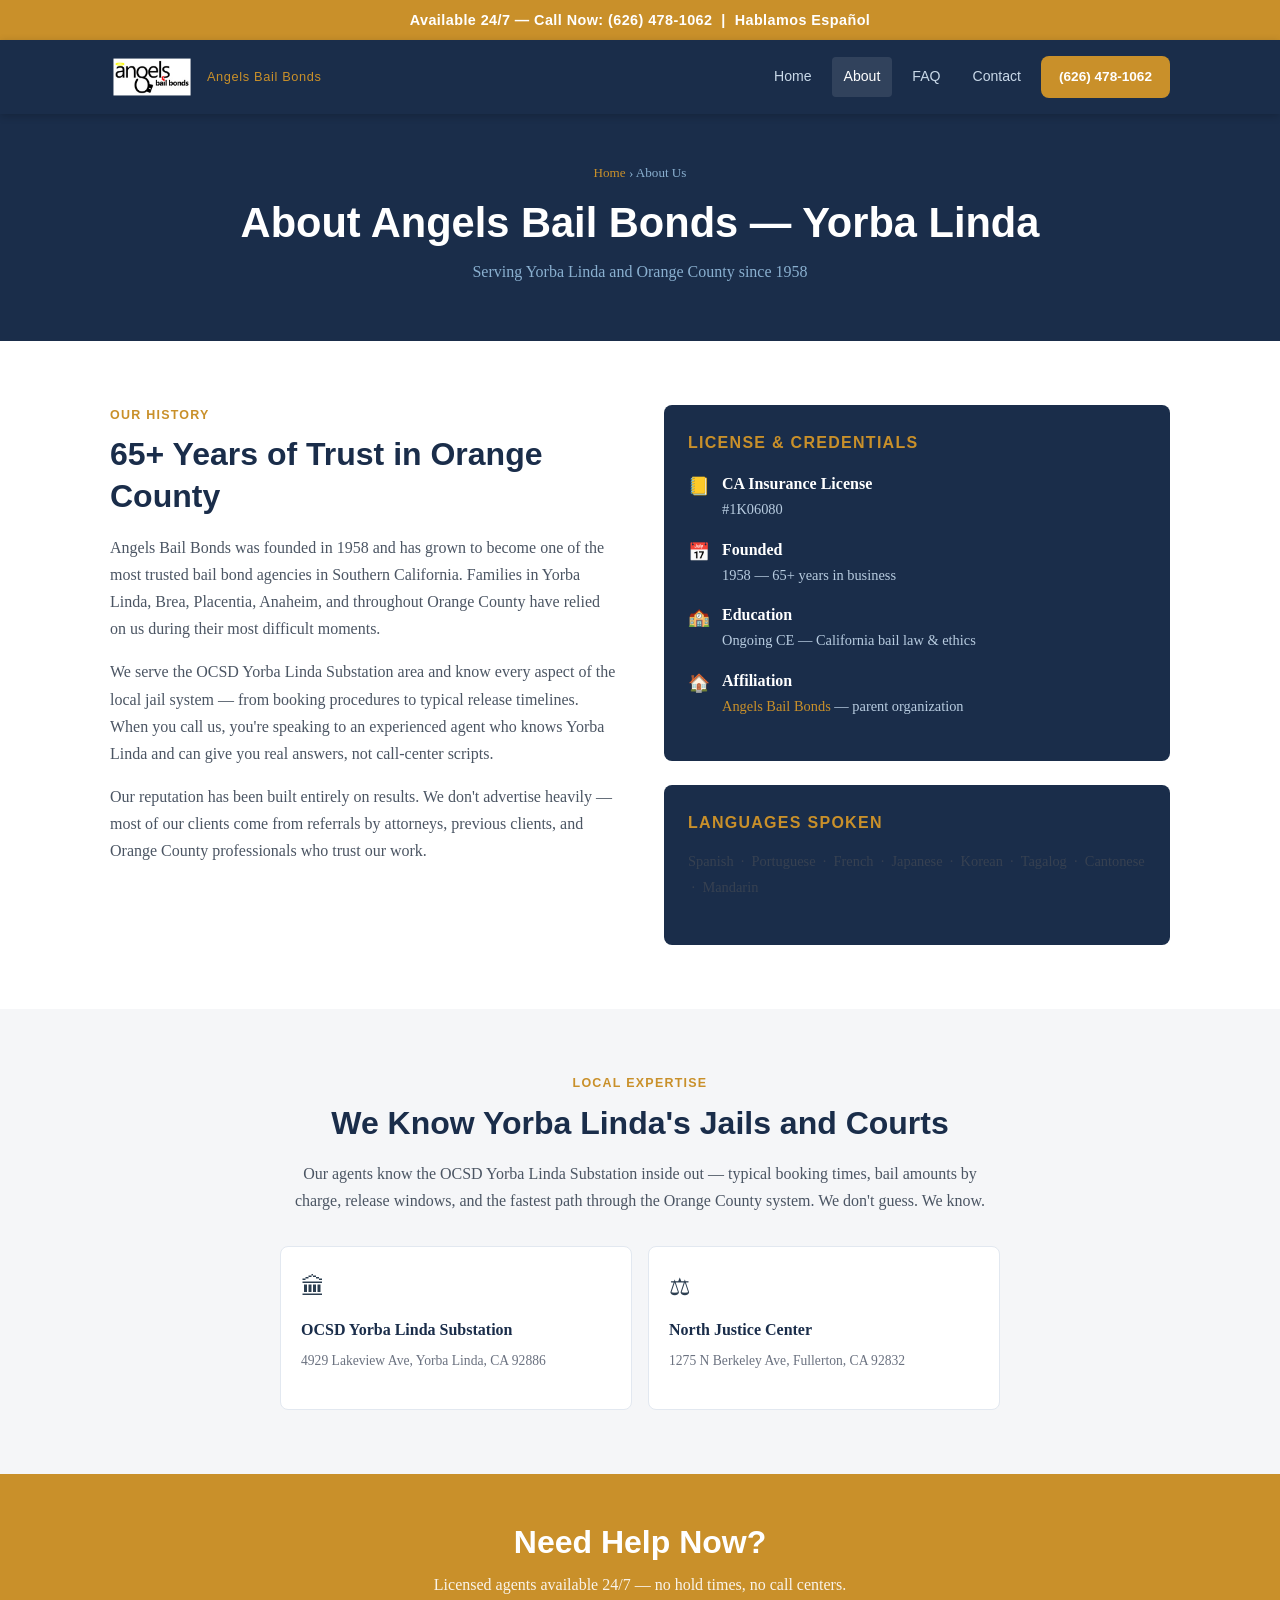
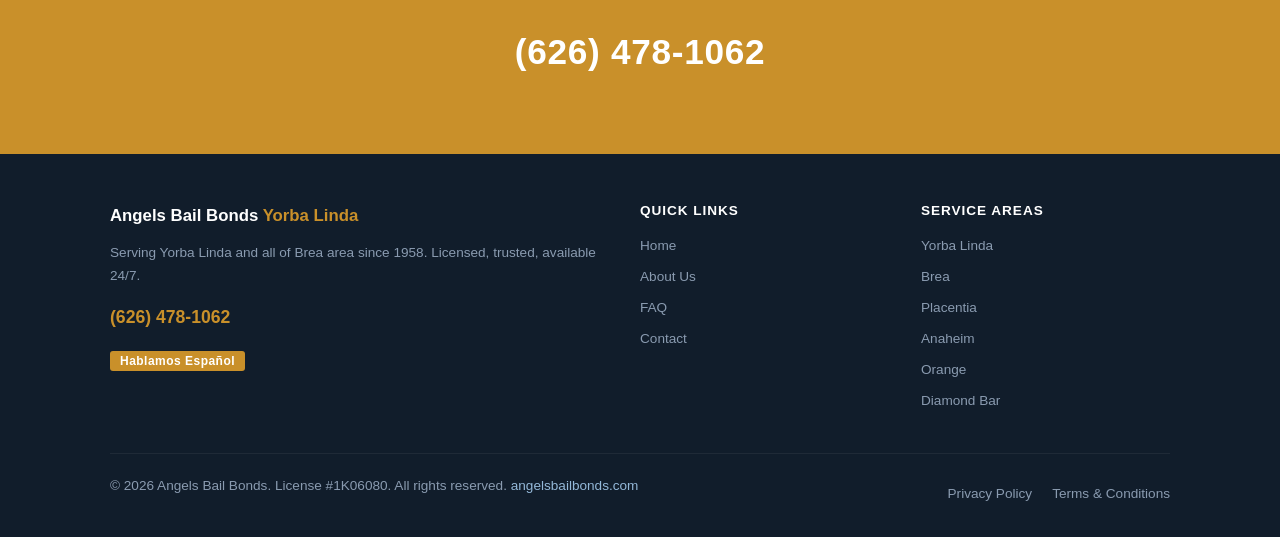
==== about.html @ 66644fff "Initial commit — yorbalindabailbonds bail bond site" ====
<!DOCTYPE html>
<html lang="en">
<head>
  <meta charset="UTF-8">
  <meta name="viewport" content="width=device-width, initial-scale=1.0">
  <title>About Angels Bail Bonds Yorba Linda — Licensed Since 1958</title>
  <meta name="description" content="Angels Bail Bonds has served Yorba Linda and Orange County since 1958. Licensed bail bond agency — #1K06080. Family-owned, attorney-recommended. Call (626) 478-1062.">
  <link rel="canonical" href="https://yorbalindabailbonds.com/about.html">
  <link rel="icon" href="images/favicon.ico">
  <link rel="stylesheet" href="css/styles.css">
</head>
<body>
  <div class="topbar">
    Available 24/7 — Call Now: <a href="tel:6264781062">(626) 478-1062</a> &nbsp;|&nbsp; Hablamos Español
  </div>
  <header class="site-header">
    <div class="container header-inner">
      <a href="index.html" class="logo">
        <img src="images/cropped-ABB-logo.png" alt="Angels Bail Bonds" style="height:40px;width:auto;vertical-align:middle;margin-right:8px">
        <span style="display:inline-block;vertical-align:middle">Angels Bail Bonds<span style="display:block;font-size:.75rem;font-weight:400;color:#94b8d8;letter-spacing:.05em"></span></span>
      </a>
      <nav>
        <a href="index.html">Home</a>
        <a href="about.html" class="active">About</a>
        <a href="faq.html">FAQ</a>
        <a href="contact.html">Contact</a>
        <a href="tel:6264781062" class="btn btn--gold" style="padding:9px 18px;font-size:.85rem;">(626) 478-1062</a>
      </nav>
      <div class="hamburger" aria-label="Menu"><span></span><span></span><span></span></div>
    </div>
    <div class="mobile-nav">
      <a href="index.html">Home</a>
      <a href="about.html">About Us</a>
      <a href="faq.html">FAQ</a>
      <a href="contact.html">Contact</a>
      <a href="tel:6264781062" style="color:#c9902a;font-weight:700;">(626) 478-1062</a>
    </div>
  </header>

  <div class="page-hero">
    <div class="container">
      <div class="breadcrumb"><a href="index.html">Home</a> &rsaquo; About Us</div>
      <h1>About Angels Bail Bonds — Yorba Linda</h1>
      <p>Serving Yorba Linda and Orange County since 1958</p>
    </div>
  </div>

  <section class="section">
    <div class="container">
      <div style="display:grid;grid-template-columns:1fr 1fr;gap:48px;align-items:start">
        <div>
          <p class="section-label">Our History</p>
          <h2 class="text-navy">65+ Years of Trust in Orange County</h2>
          <p style="margin-top:16px;color:#4b5563">Angels Bail Bonds was founded in 1958 and has grown to become one of the most trusted bail bond agencies in Southern California. Families in Yorba Linda, Brea, Placentia, Anaheim, and throughout Orange County have relied on us during their most difficult moments.</p>
          <p style="margin-top:12px;color:#4b5563">We serve the OCSD Yorba Linda Substation area and know every aspect of the local jail system — from booking procedures to typical release timelines. When you call us, you're speaking to an experienced agent who knows Yorba Linda and can give you real answers, not call-center scripts.</p>
          <p style="margin-top:12px;color:#4b5563">Our reputation has been built entirely on results. We don't advertise heavily — most of our clients come from referrals by attorneys, previous clients, and Orange County professionals who trust our work.</p>
        </div>
        <div>
          <div class="info-box" style="margin-bottom:24px">
            <h3>License &amp; Credentials</h3>
            <div class="info-row"><div class="info-row-icon">&#128210;</div><div><strong>CA Insurance License</strong><p>#1K06080</p></div></div>
            <div class="info-row"><div class="info-row-icon">&#128197;</div><div><strong>Founded</strong><p>1958 — 65+ years in business</p></div></div>
            <div class="info-row"><div class="info-row-icon">&#127979;</div><div><strong>Education</strong><p>Ongoing CE — California bail law &amp; ethics</p></div></div>
            <div class="info-row"><div class="info-row-icon">&#127968;</div><div><strong>Affiliation</strong><p><a href="https://www.angelsbailbonds.com" style="color:#c9902a">Angels Bail Bonds</a> — parent organization</p></div></div>
          </div>
          <div class="info-box">
            <h3>Languages Spoken</h3>
            <p style="font-size:.9rem;color:#374151;line-height:1.8">Spanish &nbsp;·&nbsp; Portuguese &nbsp;·&nbsp; French &nbsp;·&nbsp; Japanese &nbsp;·&nbsp; Korean &nbsp;·&nbsp; Tagalog &nbsp;·&nbsp; Cantonese &nbsp;·&nbsp; Mandarin</p>
          </div>
        </div>
      </div>
    </div>
  </section>

  <section class="section section--gray">
    <div class="container" style="max-width:760px">
      <p class="section-label text-center">Local Expertise</p>
      <h2 class="text-center text-navy">We Know Yorba Linda's Jails and Courts</h2>
      <p style="margin-top:16px;text-align:center;color:#4b5563">Our agents know the OCSD Yorba Linda Substation inside out — typical booking times, bail amounts by charge, release windows, and the fastest path through the Orange County system. We don't guess. We know.</p>
      <div style="display:grid;grid-template-columns:1fr 1fr;gap:16px;margin-top:32px">
        <div style="background:#fff;border:1px solid var(--border);border-radius:8px;padding:20px">
          <div style="font-size:1.5rem;margin-bottom:8px">&#127963;</div>
          <strong class="text-navy">OCSD Yorba Linda Substation</strong>
          <p style="font-size:.85rem;color:#6b7280;margin-top:6px">4929 Lakeview Ave, Yorba Linda, CA 92886</p>
        </div>
        <div style="background:#fff;border:1px solid var(--border);border-radius:8px;padding:20px">
          <div style="font-size:1.5rem;margin-bottom:8px">&#9878;</div>
          <strong class="text-navy">North Justice Center</strong>
          <p style="font-size:.85rem;color:#6b7280;margin-top:6px">1275 N Berkeley Ave, Fullerton, CA 92832</p>
        </div>
      </div>
    </div>
  </section>

  <div class="cta-banner">
    <div class="container">
      <h2>Need Help Now?</h2>
      <p>Licensed agents available 24/7 — no hold times, no call centers.</p>
      <a class="cta-phone" href="tel:6264781062">(626) 478-1062</a>
    </div>
  </div>

  <footer class="site-footer">
    <div class="container">
      <div class="footer-grid">
        <div>
          <div class="footer-logo">Angels Bail Bonds <span>Yorba Linda</span></div>
          <p>Serving Yorba Linda and all of Brea area since 1958. Licensed, trusted, available 24/7.</p>
          <p style="margin-top:12px"><a href="tel:6264781062" style="color:#c9902a;font-weight:700;font-family:Arial,sans-serif;font-size:1.1rem">(626) 478-1062</a></p>
          <p style="margin-top:8px"><span class="spanish-badge">Hablamos Español</span></p>
        </div>
        <div class="footer-col">
          <h4>Quick Links</h4>
          <ul>
            <li><a href="index.html">Home</a></li>
            <li><a href="about.html">About Us</a></li>
            <li><a href="faq.html">FAQ</a></li>
            <li><a href="contact.html">Contact</a></li>
          </ul>
        </div>
        <div class="footer-col">
          <h4>Service Areas</h4>
          <ul>
            <li><a href="#">Yorba Linda</a></li>
            <li><a href="#">Brea</a></li>
            <li><a href="#">Placentia</a></li>
            <li><a href="#">Anaheim</a></li>
            <li><a href="#">Orange</a></li>
            <li><a href="#">Diamond Bar</a></li>
          </ul>
        </div>
      </div>
      <div class="footer-bottom">
        <p>&copy; 2026 Angels Bail Bonds. License #1K06080. All rights reserved. <a href="https://www.angelsbailbonds.com" style="color:#94b8d8">angelsbailbonds.com</a></p>
        <div class="footer-links">
          <a href="privacy.html">Privacy Policy</a>
          <a href="terms.html">Terms &amp; Conditions</a>
        </div>
      </div>
    </div>
  </footer>
  <script src="js/main.js"></script>
</body>
</html>
---- css/styles.css ----
/* ── Reset & Base ─────────────────────────────────────────────────────────── */
*, *::before, *::after { box-sizing: border-box; margin: 0; padding: 0; }

:root {
  --navy:   #1a2d4a;
  --navy2:  #243859;
  --gold:   #c9902a;
  --gold2:  #e0a83a;
  --white:  #ffffff;
  --gray:   #f5f6f8;
  --text:   #2c3e50;
  --muted:  #6b7280;
  --border: #e2e8f0;
  --radius: 8px;
  --shadow: 0 2px 12px rgba(0,0,0,.10);
}

html { scroll-behavior: smooth; }
body { font-family: 'Georgia', serif; color: var(--text); line-height: 1.7; font-size: 16px; }
a { color: var(--gold); text-decoration: none; }
a:hover { color: var(--gold2); }
img { max-width: 100%; height: auto; }
ul { list-style: none; }

/* ── Typography ───────────────────────────────────────────────────────────── */
h1, h2, h3, h4 { font-family: 'Arial', sans-serif; line-height: 1.3; }
h1 { font-size: clamp(1.8rem, 4vw, 2.6rem); }
h2 { font-size: clamp(1.4rem, 3vw, 2rem); }
h3 { font-size: 1.2rem; }
p  { margin-bottom: 1rem; }

/* ── Layout ───────────────────────────────────────────────────────────────── */
.container { max-width: 1100px; margin: 0 auto; padding: 0 20px; }
.section    { padding: 64px 0; }
.section--gray { background: var(--gray); }
.section--navy { background: var(--navy); color: var(--white); }

/* ── Buttons ──────────────────────────────────────────────────────────────── */
.btn {
  display: inline-block;
  padding: 14px 28px;
  border-radius: var(--radius);
  font-family: Arial, sans-serif;
  font-weight: 700;
  font-size: .95rem;
  text-align: center;
  cursor: pointer;
  transition: .2s;
  border: none;
}
.btn--gold   { background: var(--gold);  color: var(--white); }
.btn--gold:hover { background: var(--gold2); color: var(--white); }
.btn--outline { background: transparent; color: var(--white); border: 2px solid var(--white); }
.btn--outline:hover { background: var(--white); color: var(--navy); }
.btn--lg { padding: 16px 36px; font-size: 1.05rem; }

/* ── Top Bar ──────────────────────────────────────────────────────────────── */
.topbar {
  background: var(--gold);
  color: var(--white);
  text-align: center;
  padding: 8px 20px;
  font-size: .9rem;
  font-family: Arial, sans-serif;
  font-weight: 700;
  letter-spacing: .03em;
}
.topbar a { color: var(--white); }

/* ── Header / Nav ─────────────────────────────────────────────────────────── */
.site-header {
  background: var(--navy);
  padding: 16px 0;
  position: sticky;
  top: 0;
  z-index: 100;
  box-shadow: 0 2px 8px rgba(0,0,0,.2);
}
.header-inner {
  display: flex;
  align-items: center;
  justify-content: space-between;
  gap: 16px;
}
.logo {
  color: var(--white);
  font-family: Arial, sans-serif;
  font-weight: 900;
  font-size: 1.2rem;
  line-height: 1.2;
  letter-spacing: -.01em;
}
.logo span { color: var(--gold); display: block; font-size: .8rem; font-weight: 400; letter-spacing: .05em; }
nav { display: flex; align-items: center; gap: 8px; }
nav a {
  color: #c8d8e8;
  font-family: Arial, sans-serif;
  font-size: .88rem;
  padding: 8px 12px;
  border-radius: 4px;
  transition: .15s;
}
nav a:hover, nav a.active { color: var(--white); background: rgba(255,255,255,.1); }
.nav-phone {
  color: var(--gold) !important;
  font-weight: 700 !important;
  font-size: .95rem !important;
  border: 1px solid var(--gold) !important;
}
.nav-phone:hover { background: var(--gold) !important; color: var(--white) !important; }

/* Mobile hamburger */
.hamburger { display: none; flex-direction: column; gap: 5px; cursor: pointer; padding: 8px; }
.hamburger span { display: block; width: 24px; height: 2px; background: var(--white); border-radius: 2px; transition: .3s; }
.mobile-nav {
  display: none;
  flex-direction: column;
  background: var(--navy2);
  padding: 12px 0;
}
.mobile-nav a {
  color: #c8d8e8;
  font-family: Arial, sans-serif;
  font-size: .95rem;
  padding: 12px 20px;
  display: block;
  border-bottom: 1px solid rgba(255,255,255,.06);
}
.mobile-nav a:hover { color: var(--white); background: rgba(255,255,255,.05); }
.mobile-nav.open { display: flex; }

@media (max-width: 700px) {
  nav { display: none; }
  .hamburger { display: flex; }
}

/* ── Hero ─────────────────────────────────────────────────────────────────── */
.hero {
  background: linear-gradient(135deg, var(--navy) 0%, var(--navy2) 60%, #1a3a60 100%);
  color: var(--white);
  padding: 80px 0 64px;
  text-align: center;
  position: relative;
  overflow: hidden;
}
.hero::before {
  content: '';
  position: absolute; inset: 0;
  background: url("data:image/svg+xml,%3Csvg width='60' height='60' viewBox='0 0 60 60' xmlns='http://www.w3.org/2000/svg'%3E%3Cg fill='none' fill-rule='evenodd'%3E%3Cg fill='%23ffffff' fill-opacity='0.03'%3E%3Cpath d='M36 34v-4h-2v4h-4v2h4v4h2v-4h4v-2h-4zm0-30V0h-2v4h-4v2h4v4h2V6h4V4h-4zM6 34v-4H4v4H0v2h4v4h2v-4h4v-2H6zM6 4V0H4v4H0v2h4v4h2V6h4V4H6z'/%3E%3C/g%3E%3C/g%3E%3C/svg%3E");
}
.hero-badge {
  display: inline-block;
  background: var(--gold);
  color: var(--white);
  font-family: Arial, sans-serif;
  font-size: .8rem;
  font-weight: 700;
  letter-spacing: .08em;
  text-transform: uppercase;
  padding: 5px 14px;
  border-radius: 20px;
  margin-bottom: 20px;
}
.hero h1 { color: var(--white); margin-bottom: 16px; }
.hero h1 em { color: var(--gold); font-style: normal; }
.hero-sub { font-size: 1.1rem; color: #b8cce0; max-width: 580px; margin: 0 auto 32px; }
.hero-ctas { display: flex; gap: 12px; justify-content: center; flex-wrap: wrap; margin-bottom: 40px; }
.hero-trust {
  display: flex;
  justify-content: center;
  gap: 24px;
  flex-wrap: wrap;
  font-family: Arial, sans-serif;
  font-size: .82rem;
  color: #8ab0d0;
}
.hero-trust span { display: flex; align-items: center; gap: 6px; }
.hero-trust strong { color: var(--white); }

/* ── Trust Badges ─────────────────────────────────────────────────────────── */
.trust-bar {
  background: var(--white);
  border-bottom: 1px solid var(--border);
  padding: 20px 0;
}
.trust-bar-inner {
  display: flex;
  justify-content: center;
  flex-wrap: wrap;
  gap: 32px;
}
.trust-item {
  display: flex;
  align-items: center;
  gap: 10px;
  font-family: Arial, sans-serif;
  font-size: .88rem;
  color: var(--text);
}
.trust-icon {
  width: 36px; height: 36px;
  background: var(--gold);
  border-radius: 50%;
  display: flex; align-items: center; justify-content: center;
  color: var(--white);
  font-size: 1rem;
  flex-shrink: 0;
}

/* ── Feature Cards ────────────────────────────────────────────────────────── */
.cards {
  display: grid;
  grid-template-columns: repeat(auto-fit, minmax(240px, 1fr));
  gap: 24px;
  margin-top: 40px;
}
.card {
  background: var(--white);
  border: 1px solid var(--border);
  border-radius: var(--radius);
  padding: 28px 24px;
  box-shadow: var(--shadow);
  transition: transform .2s;
}
.card:hover { transform: translateY(-3px); }
.card-icon { font-size: 2rem; margin-bottom: 12px; }
.card h3 { margin-bottom: 8px; color: var(--navy); }
.card p  { color: var(--muted); font-size: .92rem; margin: 0; }

/* ── Why Choose Us ────────────────────────────────────────────────────────── */
.why-list { list-style: none; padding: 0; margin-top: 24px; }
.why-list li {
  display: flex;
  align-items: flex-start;
  gap: 14px;
  padding: 12px 0;
  border-bottom: 1px solid rgba(255,255,255,.1);
  font-size: .95rem;
}
.why-list li:last-child { border-bottom: none; }
.why-check {
  width: 22px; height: 22px; flex-shrink: 0;
  background: var(--gold);
  border-radius: 50%;
  display: flex; align-items: center; justify-content: center;
  font-size: .7rem;
  margin-top: 2px;
}

/* ── CTA Banner ───────────────────────────────────────────────────────────── */
.cta-banner {
  background: var(--gold);
  color: var(--white);
  text-align: center;
  padding: 48px 20px;
}
.cta-banner h2 { color: var(--white); margin-bottom: 8px; }
.cta-banner p  { margin-bottom: 24px; font-size: 1rem; opacity: .9; }
.cta-phone {
  font-family: Arial, sans-serif;
  font-size: 2.2rem;
  font-weight: 900;
  color: var(--white);
  display: block;
  margin-bottom: 24px;
  letter-spacing: .02em;
}

/* ── FAQ ──────────────────────────────────────────────────────────────────── */
.faq-list { margin-top: 32px; }
.faq-item {
  border: 1px solid var(--border);
  border-radius: var(--radius);
  margin-bottom: 8px;
  overflow: hidden;
}
.faq-q {
  width: 100%;
  background: var(--white);
  border: none;
  text-align: left;
  padding: 18px 20px;
  cursor: pointer;
  display: flex;
  justify-content: space-between;
  align-items: center;
  font-family: Arial, sans-serif;
  font-size: .95rem;
  font-weight: 700;
  color: var(--navy);
  gap: 12px;
}
.faq-q:hover { background: var(--gray); }
.faq-q .arrow { font-size: .8rem; transition: transform .25s; flex-shrink: 0; }
.faq-q[aria-expanded="true"] .arrow { transform: rotate(180deg); }
.faq-a {
  display: none;
  padding: 0 20px 18px;
  font-size: .92rem;
  color: var(--muted);
  background: var(--white);
}
.faq-a.open { display: block; }

/* ── Contact Form ─────────────────────────────────────────────────────────── */
.contact-grid {
  display: grid;
  grid-template-columns: 1fr 1fr;
  gap: 48px;
  align-items: start;
}
@media (max-width: 700px) { .contact-grid { grid-template-columns: 1fr; } }

.form-group { margin-bottom: 16px; }
.form-group label {
  display: block;
  font-family: Arial, sans-serif;
  font-size: .85rem;
  font-weight: 700;
  color: var(--navy);
  margin-bottom: 6px;
}
.form-group input,
.form-group textarea,
.form-group select {
  width: 100%;
  padding: 12px 14px;
  border: 1px solid var(--border);
  border-radius: var(--radius);
  font-family: Georgia, serif;
  font-size: .95rem;
  color: var(--text);
  background: var(--white);
  transition: border-color .15s;
}
.form-group input:focus,
.form-group textarea:focus {
  outline: none;
  border-color: var(--gold);
  box-shadow: 0 0 0 3px rgba(201,144,42,.1);
}
.form-group textarea { min-height: 120px; resize: vertical; }
.form-success {
  display: none;
  background: #f0fdf4;
  border: 1px solid #86efac;
  border-radius: var(--radius);
  padding: 16px 20px;
  color: #166534;
  font-family: Arial, sans-serif;
  font-size: .9rem;
  margin-top: 12px;
}
.form-success.show { display: block; }

/* ── Info Box ─────────────────────────────────────────────────────────────── */
.info-box {
  background: var(--navy);
  color: var(--white);
  border-radius: var(--radius);
  padding: 28px 24px;
}
.info-box h3 { color: var(--gold); margin-bottom: 16px; font-size: 1rem; text-transform: uppercase; letter-spacing: .08em; }
.info-row { display: flex; gap: 12px; margin-bottom: 14px; align-items: flex-start; }
.info-row-icon { font-size: 1.1rem; margin-top: 2px; flex-shrink: 0; }
.info-row p { margin: 0; font-size: .9rem; color: #b8cce0; }
.info-row strong { color: var(--white); display: block; }
.badge-row { display: flex; gap: 10px; flex-wrap: wrap; margin-top: 20px; }
.badge {
  background: rgba(255,255,255,.08);
  border: 1px solid rgba(255,255,255,.15);
  border-radius: 4px;
  padding: 5px 12px;
  font-family: Arial, sans-serif;
  font-size: .78rem;
  color: #b8cce0;
}

/* ── Footer ───────────────────────────────────────────────────────────────── */
.site-footer {
  background: #111d2b;
  color: #8a9bb0;
  padding: 48px 0 24px;
  font-family: Arial, sans-serif;
  font-size: .85rem;
}
.footer-grid {
  display: grid;
  grid-template-columns: 2fr 1fr 1fr;
  gap: 32px;
  margin-bottom: 32px;
}
@media (max-width: 600px) { .footer-grid { grid-template-columns: 1fr; } }
.footer-logo { color: var(--white); font-weight: 900; font-size: 1.05rem; margin-bottom: 10px; }
.footer-logo span { color: var(--gold); }
.footer-col h4 { color: var(--white); font-size: .85rem; text-transform: uppercase; letter-spacing: .07em; margin-bottom: 14px; }
.footer-col ul li { margin-bottom: 8px; }
.footer-col ul li a { color: #8a9bb0; transition: color .15s; }
.footer-col ul li a:hover { color: var(--gold); }
.footer-bottom {
  border-top: 1px solid rgba(255,255,255,.06);
  padding-top: 20px;
  display: flex;
  justify-content: space-between;
  align-items: center;
  flex-wrap: wrap;
  gap: 10px;
}
.footer-links { display: flex; gap: 20px; }
.footer-links a { color: #8a9bb0; }
.footer-links a:hover { color: var(--gold); }
.spanish-badge {
  background: var(--gold);
  color: var(--white);
  font-size: .75rem;
  font-weight: 700;
  padding: 3px 10px;
  border-radius: 3px;
  letter-spacing: .04em;
}

/* ── Page Hero (inner pages) ─────────────────────────────────────────────── */
.page-hero {
  background: var(--navy);
  color: var(--white);
  padding: 48px 0 40px;
  text-align: center;
}
.page-hero h1 { color: var(--white); margin-bottom: 8px; }
.page-hero p  { color: #8ab0d0; }
.breadcrumb { font-size: .82rem; color: #8ab0d0; margin-bottom: 12px; }
.breadcrumb a { color: var(--gold); }

/* ── Utilities ────────────────────────────────────────────────────────────── */
.text-center { text-align: center; }
.text-gold   { color: var(--gold); }
.text-navy   { color: var(--navy); }
.mt-8  { margin-top: 8px;  }
.mt-16 { margin-top: 16px; }
.mt-24 { margin-top: 24px; }
.mb-0  { margin-bottom: 0; }
.section-label {
  font-family: Arial, sans-serif;
  font-size: .78rem;
  font-weight: 700;
  text-transform: uppercase;
  letter-spacing: .1em;
  color: var(--gold);
  margin-bottom: 8px;
}
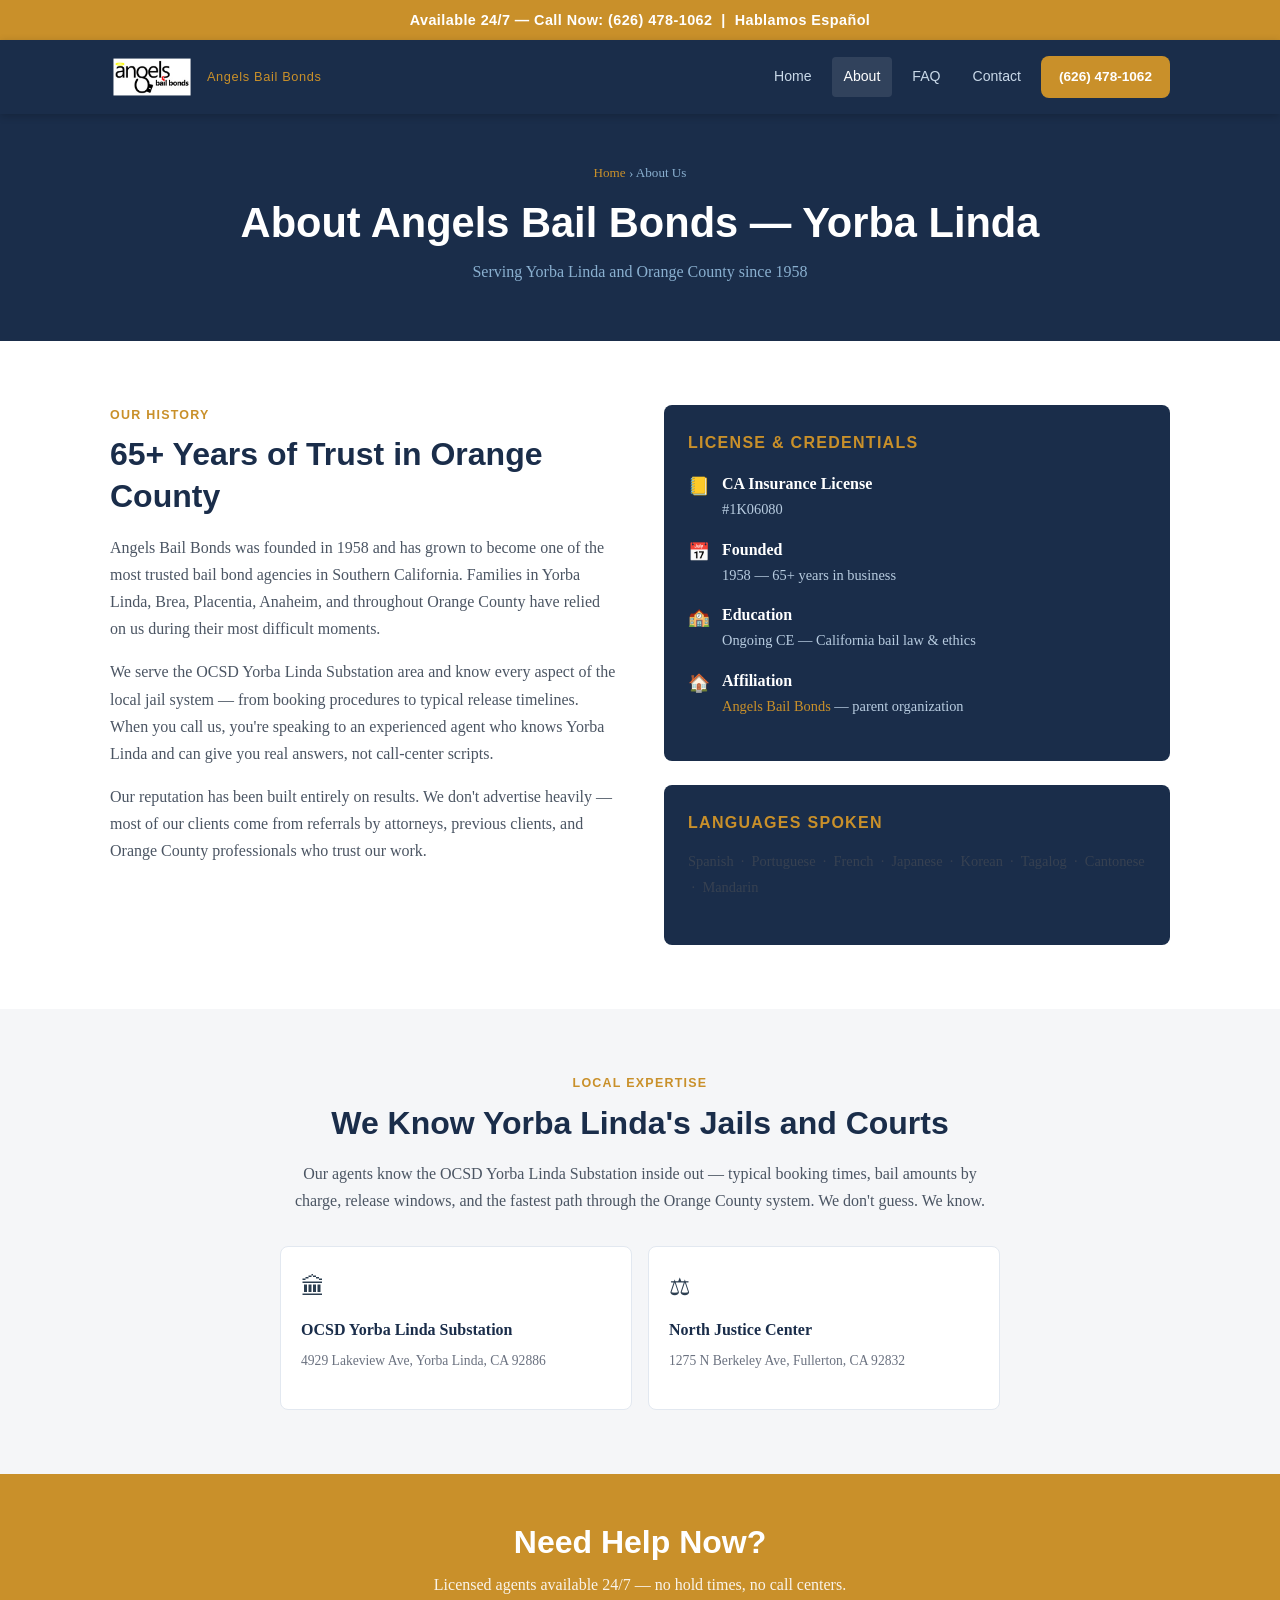
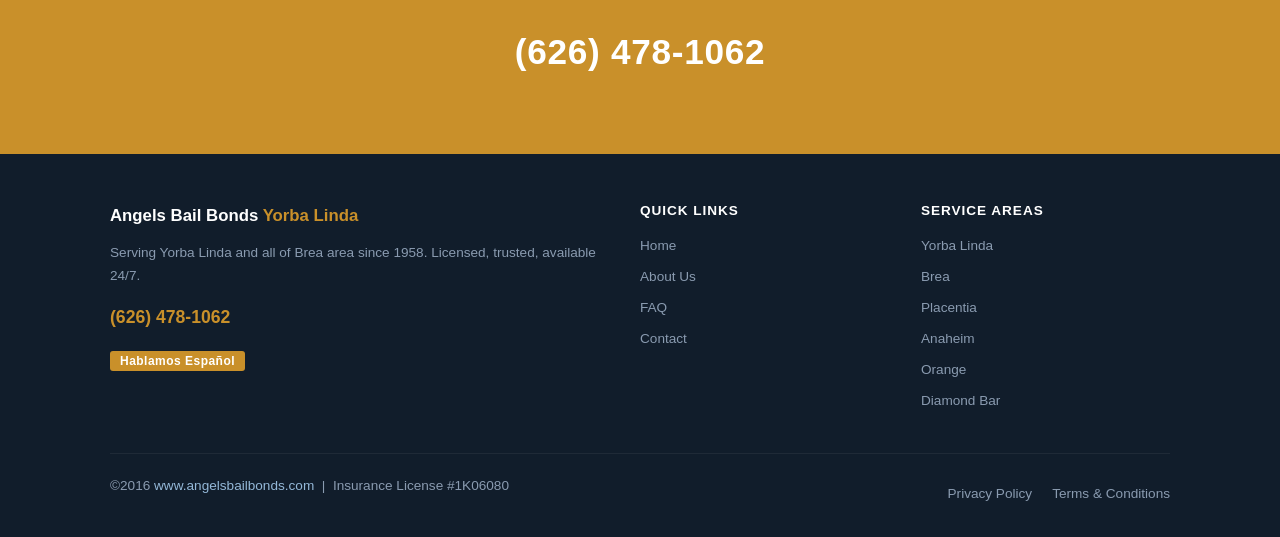
==== commit 6e60566b: "Initial commit — yorbalindabailbonds bail bond site" ====
--- a/about.html
+++ b/about.html
@@ -131,7 +131,7 @@
         </div>
       </div>
       <div class="footer-bottom">
-        <p>&copy; 2026 Angels Bail Bonds. License #1K06080. All rights reserved. <a href="https://www.angelsbailbonds.com" style="color:#94b8d8">angelsbailbonds.com</a></p>
+        <p>&copy;2016 <a href="https://www.angelsbailbonds.com" style="color:#94b8d8">www.angelsbailbonds.com</a> &nbsp;|&nbsp; Insurance License #1K06080</p>
         <div class="footer-links">
           <a href="privacy.html">Privacy Policy</a>
           <a href="terms.html">Terms &amp; Conditions</a>
